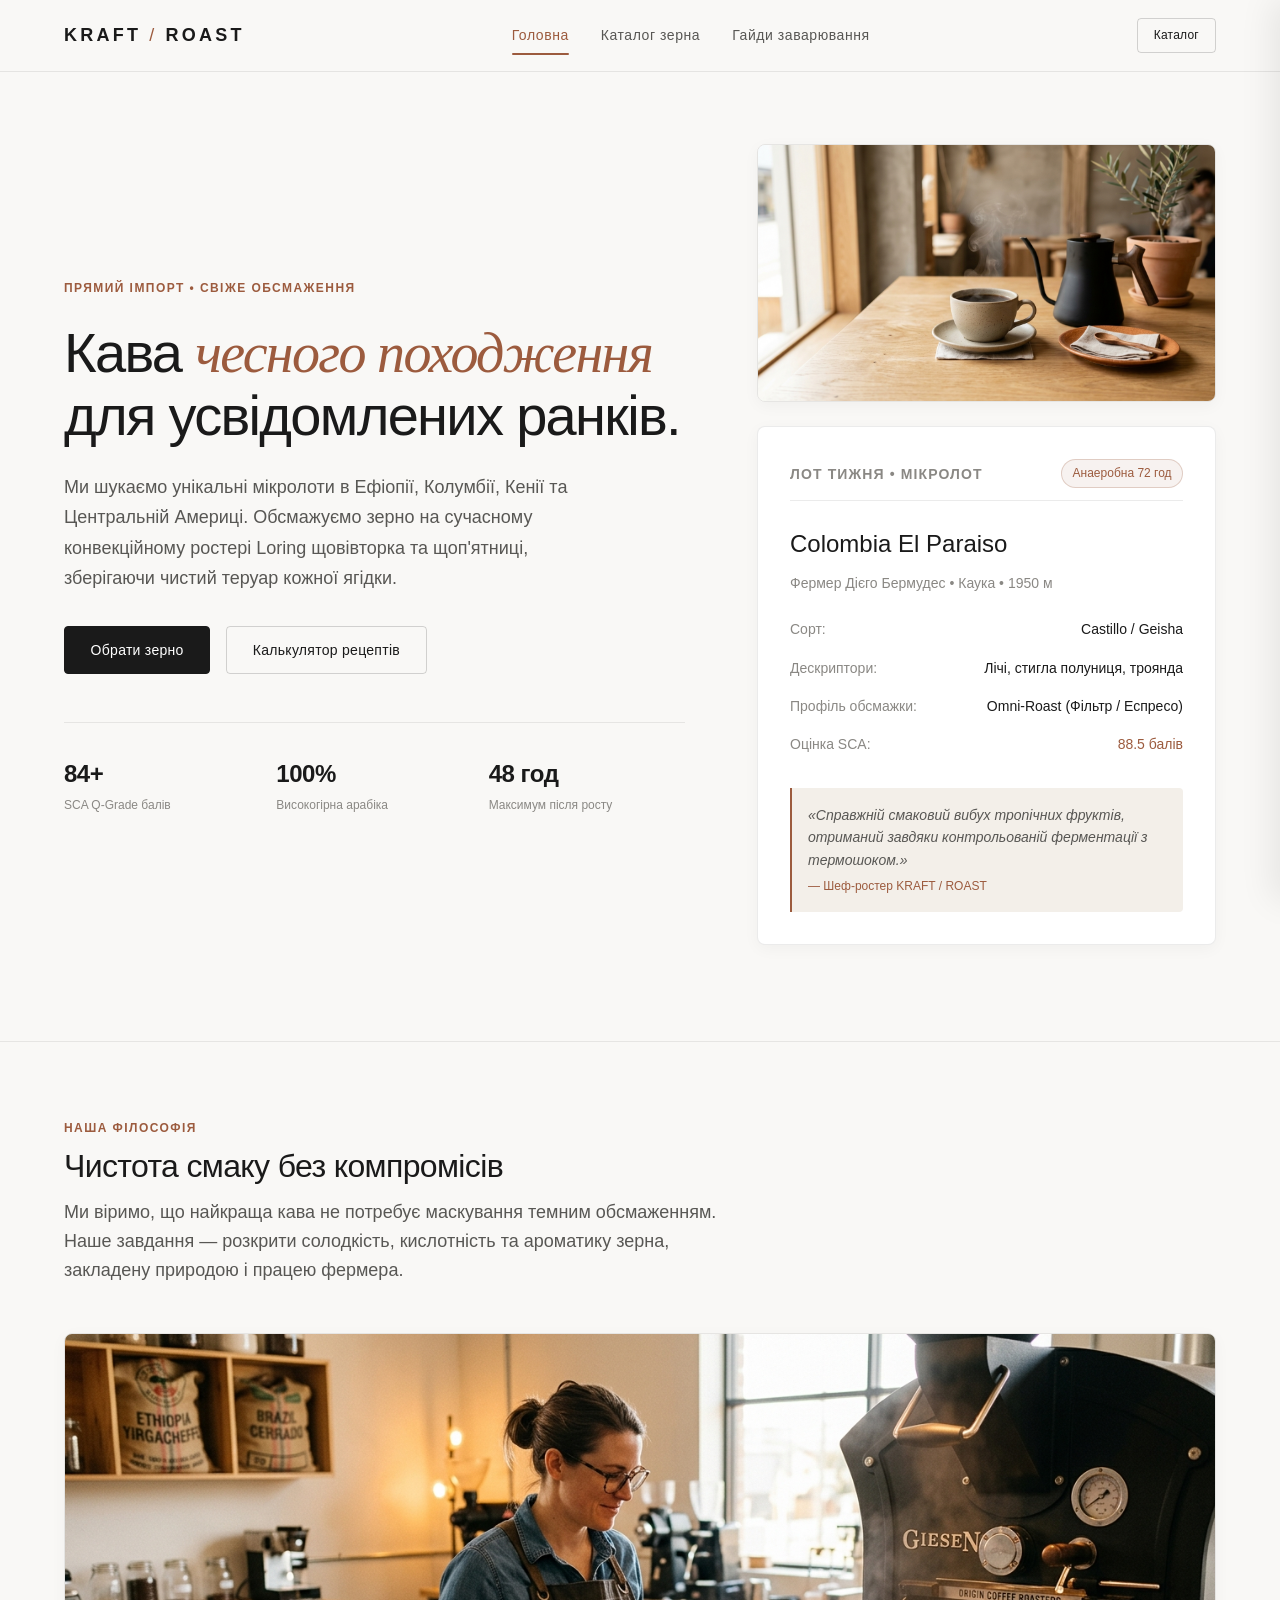
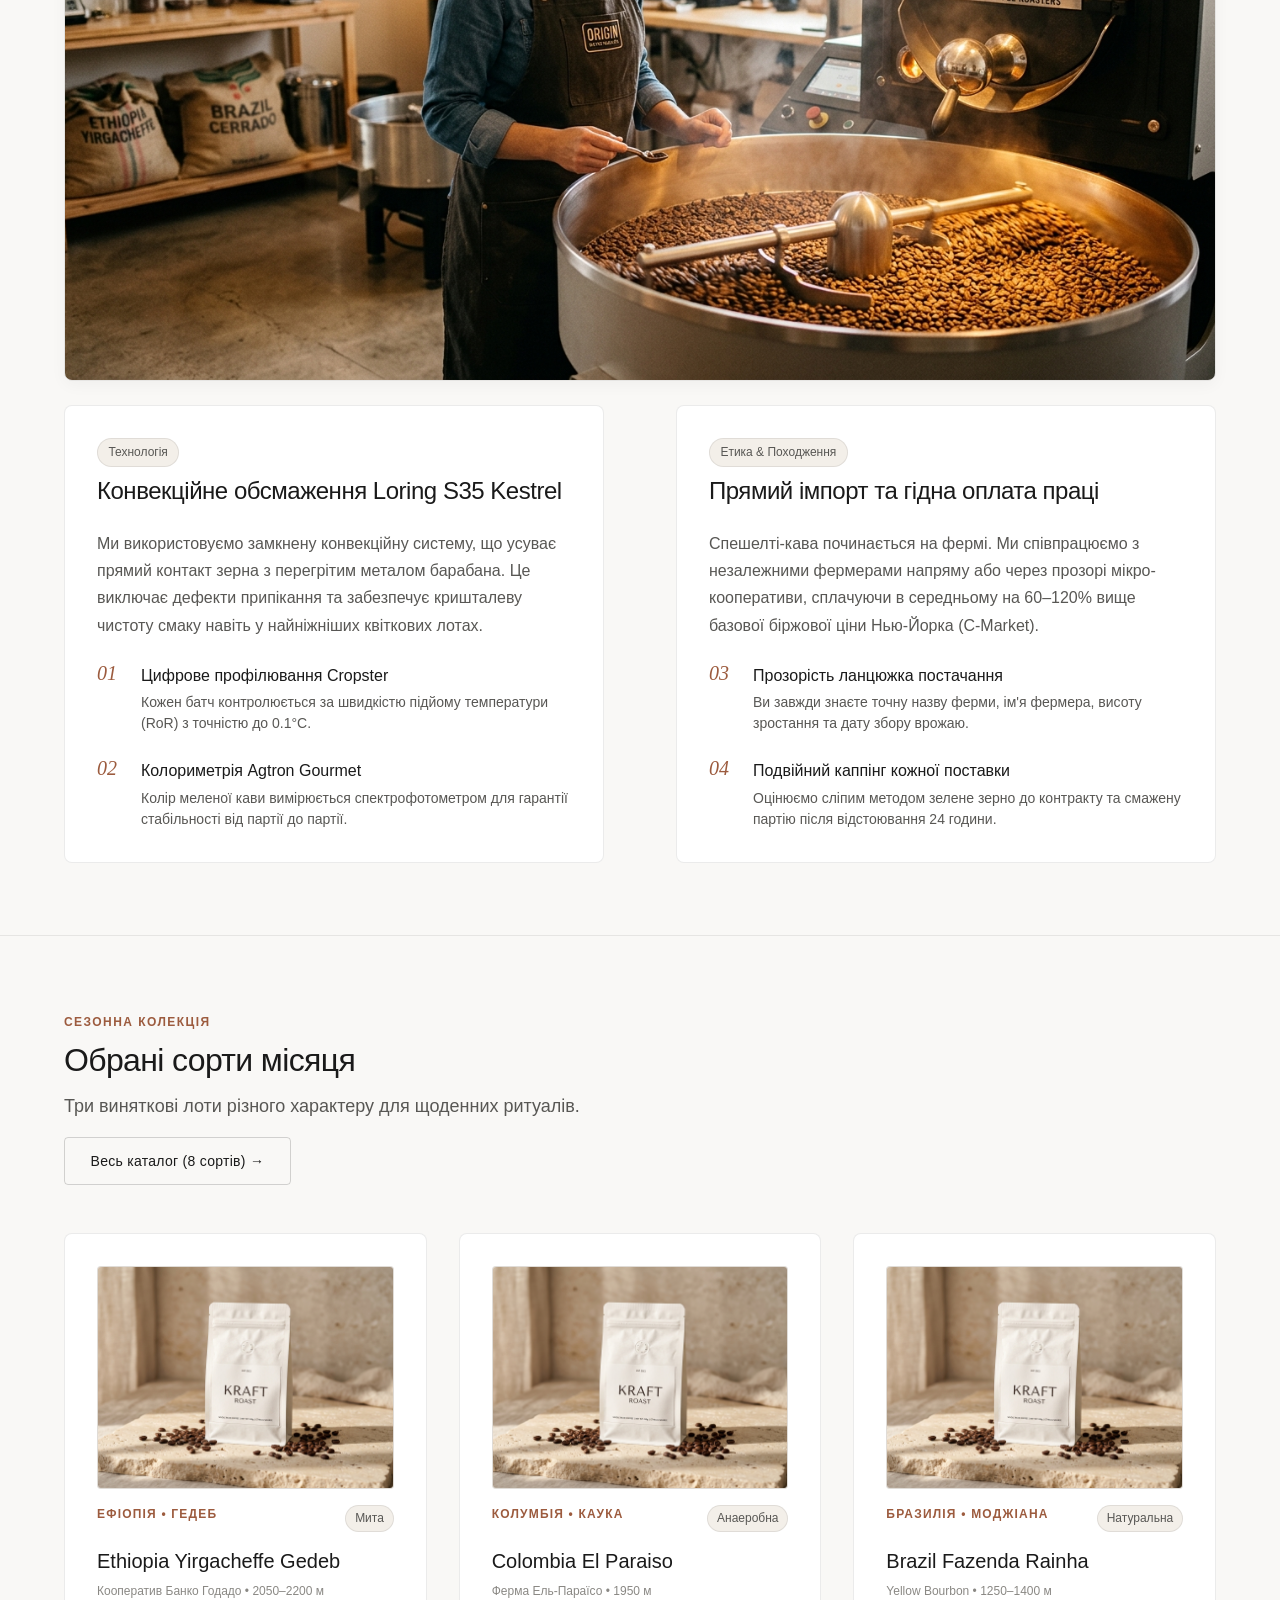
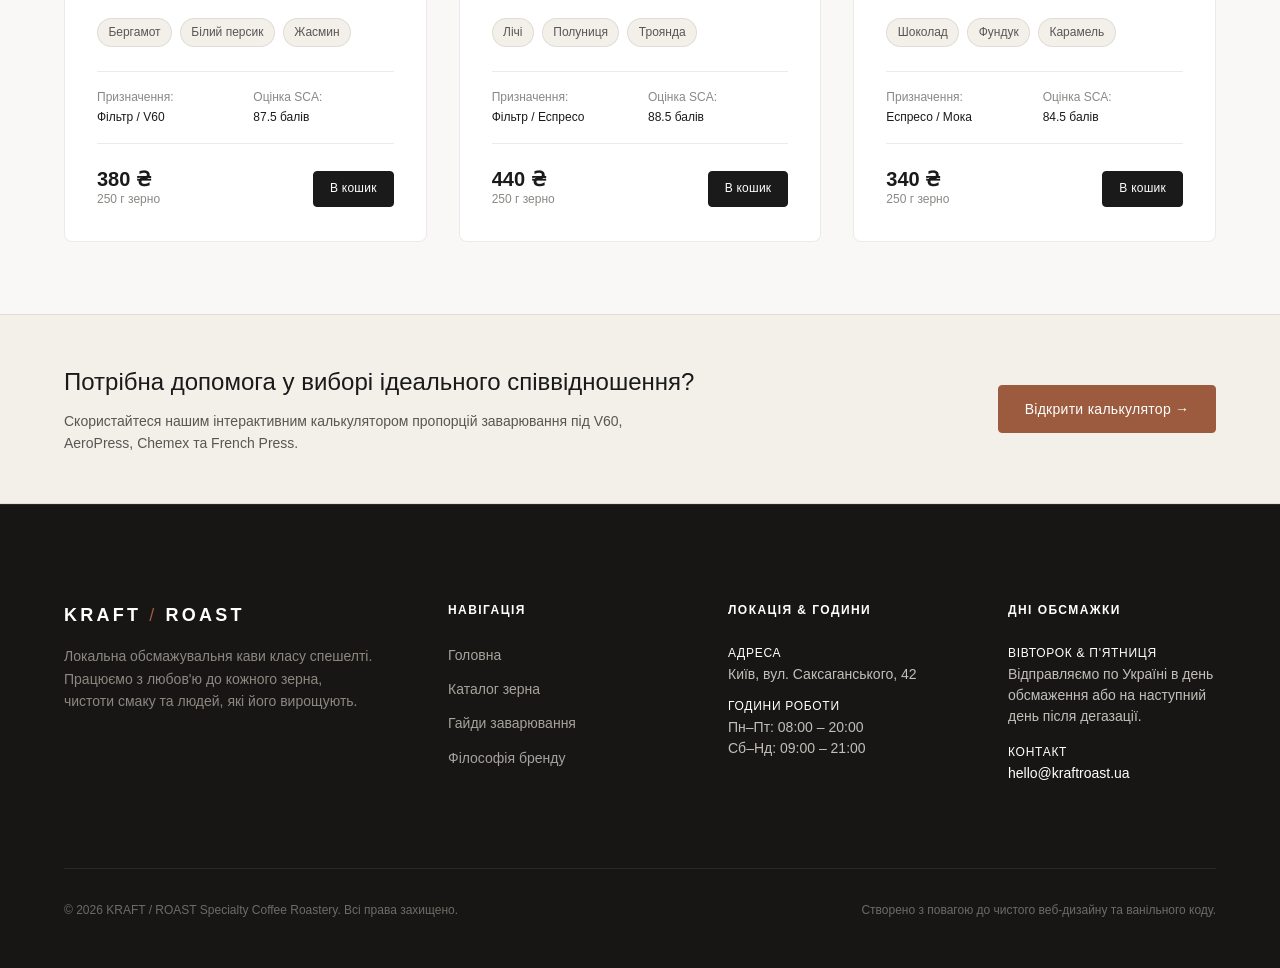
==== index.html @ 8bed607b "feat: complete responsive website for KRAFT / ROAST Specialty Coffee Roastery" ====
<!DOCTYPE html>
<html lang="uk">
<head>
  <meta charset="UTF-8">
  <meta name="viewport" content="width=device-width, initial-scale=1.0">
  <title>KRAFT / ROAST — Обсмажувальня спешелті-кави у Києві</title>
  <meta name="description" content="Локальна обсмажувальня спешелті-кави KRAFT / ROAST. Свіже обсмаження на конвекційному ростері Loring, прямий імпорт зерна від фермерів, чесний теруар.">
  <link rel="stylesheet" href="style.css">
  
  <!-- Structured Data: Schema.org LocalBusiness / CafeOrCoffeeShop -->
  <script type="application/ld+json">
  {
    "@context": "https://schema.org",
    "@type": "CafeOrCoffeeShop",
    "name": "KRAFT / ROAST Specialty Coffee Roastery",
    "description": "Локальна обсмажувальня та кав'ярня спешелті-кави у Києві. Свіже обсмаження на конвекційному ростері Loring, прямий імпорт мікролотів.",
    "url": "https://kraftroast.ua",
    "telephone": "+380442000000",
    "email": "hello@kraftroast.ua",
    "address": {
      "@type": "PostalAddress",
      "streetAddress": "вул. Саксаганського, 42",
      "addressLocality": "Київ",
      "postalCode": "01033",
      "addressCountry": "UA"
    },
    "geo": {
      "@type": "GeoCoordinates",
      "latitude": 50.4356,
      "longitude": 30.5098
    },
    "openingHoursSpecification": [
      {
        "@type": "OpeningHoursSpecification",
        "dayOfWeek": ["Monday", "Tuesday", "Wednesday", "Thursday", "Friday"],
        "opens": "08:00",
        "closes": "20:00"
      },
      {
        "@type": "OpeningHoursSpecification",
        "dayOfWeek": ["Saturday", "Sunday"],
        "opens": "09:00",
        "closes": "21:00"
      }
    ],
    "priceRange": "$$"
  }
  </script>
</head>
<body>

  <!-- Accessibility Skip Link -->
  <a href="#main-content" class="skip-link">Перейти до основного вмісту</a>

  <!-- Site Header -->
  <header class="site-header">
    <div class="container header-container">
      <a href="index.html" class="brand-logo" aria-label="KRAFT / ROAST Головна">
        KRAFT <span class="slash">/</span> ROAST
      </a>

      <!-- Desktop Navigation -->
      <nav class="desktop-nav" aria-label="Головна навігація">
        <a href="index.html" class="nav-link active" aria-current="page">Головна</a>
        <a href="beans.html" class="nav-link">Каталог зерна</a>
        <a href="brew-guide.html" class="nav-link">Гайди заварювання</a>
      </nav>

      <!-- Action & Mobile Burger Button -->
      <div class="header-actions">
        <a href="beans.html" class="btn btn-outline btn-sm">Каталог</a>
        <button type="button" class="burger-btn" aria-label="Відкрити навігаційне меню" aria-expanded="false" aria-controls="mobile-nav">
          <span class="burger-bar"></span>
          <span class="burger-bar"></span>
          <span class="burger-bar"></span>
        </button>
      </div>
    </div>
  </header>

  <!-- Mobile Overlay & Drawer -->
  <div class="mobile-overlay" aria-hidden="true"></div>
  <aside class="mobile-drawer" id="mobile-nav" aria-label="Мобільне меню навігації">
    <div>
      <div class="brand-logo" style="margin-bottom: var(--space-2xl);">
        KRAFT <span class="slash">/</span> ROAST
      </div>
      <nav class="mobile-nav-list" aria-label="Мобільна навігація">
        <a href="index.html" class="mobile-nav-link active" aria-current="page">Головна</a>
        <a href="beans.html" class="mobile-nav-link">Каталог зерна</a>
        <a href="brew-guide.html" class="mobile-nav-link">Гайди заварювання</a>
      </nav>
    </div>
    <div class="mobile-drawer-footer">
      <p style="font-weight: var(--fw-medium); color: var(--text-primary); margin-bottom: 4px;">Обсмажувальня &amp; Кав'ярня</p>
      <p>Київ, вул. Саксаганського, 42</p>
      <p>Щодня: 08:00 – 20:00</p>
    </div>
  </aside>

  <!-- Main Content Landmark -->
  <main class="site-main" id="main-content" tabindex="-1">

    <!-- Hero Section -->
    <section class="section hero" aria-labelledby="hero-heading">
      <div class="container hero-grid">
        <div class="hero-content">
          <div class="hero-badge-wrap">
            <span class="eyebrow">Прямий імпорт • Свіже обсмаження</span>
          </div>
          <h1 id="hero-heading" class="hero-title">
            Кава <em>чесного походження</em> для усвідомлених ранків.
          </h1>
          <p class="hero-desc">
            Ми шукаємо унікальні мікролоти в Ефіопії, Колумбії, Кенії та Центральній Америці. 
            Обсмажуємо зерно на сучасному конвекційному ростері Loring щовівторка та щоп'ятниці, зберігаючи чистий теруар кожної ягідки.
          </p>
          <div class="hero-cta-group">
            <a href="beans.html" class="btn btn-primary">Обрати зерно</a>
            <a href="brew-guide.html" class="btn btn-outline">Калькулятор рецептів</a>
          </div>
          <div class="hero-stats">
            <div class="stat-item">
              <span class="stat-value">84+</span>
              <span class="stat-label">SCA Q-Grade балів</span>
            </div>
            <div class="stat-item">
              <span class="stat-value">100%</span>
              <span class="stat-label">Високогірна арабіка</span>
            </div>
            <div class="stat-item">
              <span class="stat-value">48 год</span>
              <span class="stat-label">Максимум після росту</span>
            </div>
          </div>
        </div>

        <div class="hero-visual">
          <div class="hero-media-wrap">
            <img src="images/hero-coffee.jpg" alt="Чашка свіжозвареної чорної кави, чайник з гусячим носиком та оливкове дерево на столі" loading="eager" width="1280" height="720">
          </div>
          <article class="hero-card" aria-label="Специфікація лоту тижня">
            <header class="hero-card-header">
              <span class="hero-card-title">Лот тижня • Мікролот</span>
              <span class="tag tag--accent">Анаеробна 72 год</span>
            </header>
            <h2 style="font-size: var(--fs-xl); font-weight: var(--fw-medium); margin-bottom: var(--space-xs);">
              Colombia El Paraiso
            </h2>
            <p style="font-size: var(--fs-sm); color: var(--text-muted); margin-bottom: var(--space-lg);">
              Фермер Дієго Бермудес • Каука • 1950 м
            </p>
            <div class="hero-profile-list">
              <div class="hero-profile-item">
                <span class="label">Сорт:</span>
                <span class="val">Castillo / Geisha</span>
              </div>
              <div class="hero-profile-item">
                <span class="label">Дескриптори:</span>
                <span class="val">Лічі, стигла полуниця, троянда</span>
              </div>
              <div class="hero-profile-item">
                <span class="label">Профіль обсмажки:</span>
                <span class="val">Omni-Roast (Фільтр / Еспресо)</span>
              </div>
              <div class="hero-profile-item">
                <span class="label">Оцінка SCA:</span>
                <span class="val" style="color: var(--accent-terracotta);">88.5 балів</span>
              </div>
            </div>
            <figure class="hero-quote">
              <blockquote>«Справжній смаковий вибух тропічних фруктів, отриманий завдяки контрольованій ферментації з термошоком.»</blockquote>
              <figcaption style="margin-top: 6px; font-size: var(--fs-xs); color: var(--accent-terracotta); font-style: normal; font-weight: var(--fw-medium);">— Шеф-ростер KRAFT / ROAST</figcaption>
            </figure>
          </article>
        </div>
      </div>
    </section>

    <!-- Philosophy & Quality Section (2-Column Flexbox) -->
    <section class="section philosophy-section" id="philosophy" aria-labelledby="philosophy-title">
      <div class="container">
        <header class="section-header">
          <span class="eyebrow">Наша філософія</span>
          <h2 id="philosophy-title" class="section-title">Чистота смаку без компромісів</h2>
          <p class="section-desc">
            Ми віримо, що найкраща кава не потребує маскування темним обсмаженням. Наше завдання — розкрити солодкість, кислотність та ароматику зерна, закладену природою і працею фермера.
          </p>
        </header>

        <div class="philosophy-media-wrap">
          <img src="images/roastery.jpg" alt="Крафтовий ростер для кави у роботі та свіжообсмажене зерно у цеху KRAFT / ROAST" loading="lazy" width="1280" height="720">
        </div>

        <div class="philosophy-flex">
          <!-- Column 1: Roasting Craft -->
          <div class="philosophy-col">
            <article class="philosophy-card">
              <header class="philosophy-col-header">
                <span class="tag">Технологія</span>
                <h3 class="philosophy-col-title">Конвекційне обсмаження Loring S35 Kestrel</h3>
              </header>
              <p class="philosophy-p">
                Ми використовуємо замкнену конвекційну систему, що усуває прямий контакт зерна з перегрітим металом барабана. Це виключає дефекти припікання та забезпечує кришталеву чистоту смаку навіть у найніжніших квіткових лотах.
              </p>
              <div class="feature-list">
                <div class="feature-item">
                  <span class="feature-num" aria-hidden="true">01</span>
                  <div class="feature-content">
                    <h4>Цифрове профілювання Cropster</h4>
                    <p>Кожен батч контролюється за швидкістю підйому температури (RoR) з точністю до 0.1°C.</p>
                  </div>
                </div>
                <div class="feature-item">
                  <span class="feature-num" aria-hidden="true">02</span>
                  <div class="feature-content">
                    <h4>Колориметрія Agtron Gourmet</h4>
                    <p>Колір меленої кави вимірюється спектрофотометром для гарантії стабільності від партії до партії.</p>
                  </div>
                </div>
              </div>
            </article>
          </div>

          <!-- Column 2: Direct Trade & Farming -->
          <div class="philosophy-col">
            <article class="philosophy-card">
              <header class="philosophy-col-header">
                <span class="tag">Етика &amp; Походження</span>
                <h3 class="philosophy-col-title">Прямий імпорт та гідна оплата праці</h3>
              </header>
              <p class="philosophy-p">
                Спешелті-кава починається на фермі. Ми співпрацюємо з незалежними фермерами напряму або через прозорі мікро-кооперативи, сплачуючи в середньому на 60–120% вище базової біржової ціни Нью-Йорка (C-Market).
              </p>
              <div class="feature-list">
                <div class="feature-item">
                  <span class="feature-num" aria-hidden="true">03</span>
                  <div class="feature-content">
                    <h4>Прозорість ланцюжка постачання</h4>
                    <p>Ви завжди знаєте точну назву ферми, ім'я фермера, висоту зростання та дату збору врожаю.</p>
                  </div>
                </div>
                <div class="feature-item">
                  <span class="feature-num" aria-hidden="true">04</span>
                  <div class="feature-content">
                    <h4>Подвійний каппінг кожної поставки</h4>
                    <p>Оцінюємо сліпим методом зелене зерно до контракту та смажену партію після відстоювання 24 години.</p>
                  </div>
                </div>
              </div>
            </article>
          </div>
        </div>
      </div>
    </section>

    <!-- Featured Beans Section (CSS Grid) -->
    <section class="section" aria-labelledby="featured-title">
      <div class="container">
        <header class="section-header" style="display: flex; justify-content: space-between; align-items: flex-end; flex-wrap: wrap; gap: var(--space-md);">
          <div>
            <span class="eyebrow">Сезонна колекція</span>
            <h2 id="featured-title" class="section-title">Обрані сорти місяця</h2>
            <p class="section-desc">Три виняткові лоти різного характеру для щоденних ритуалів.</p>
          </div>
          <a href="beans.html" class="btn btn-outline">Весь каталог (8 сортів) &rarr;</a>
        </header>

        <div class="beans-grid beans-grid--featured">
          
          <!-- Card 1 -->
          <article class="bean-card">
            <div>
              <div class="bean-card-media">
                <img src="images/coffee-bag.jpg" alt="Крафтова пачка Ethiopia Yirgacheffe Gedeb від KRAFT / ROAST" loading="lazy" width="600" height="450">
              </div>
              <header class="bean-card-header">
                <span class="bean-origin">Ефіопія • Гедеб</span>
                <span class="bean-process-badge">Мита</span>
              </header>
              <h3 class="bean-name">Ethiopia Yirgacheffe Gedeb</h3>
              <p class="bean-subinfo">Кооператив Банко Годадо • 2050–2200 м</p>
              <div class="bean-descriptors">
                <span class="tag">Бергамот</span>
                <span class="tag">Білий персик</span>
                <span class="tag">Жасмин</span>
              </div>
              <div class="bean-meta-table">
                <div class="meta-row">
                  <span class="meta-label">Призначення:</span>
                  <span class="meta-val">Фільтр / V60</span>
                </div>
                <div class="meta-row">
                  <span class="meta-label">Оцінка SCA:</span>
                  <span class="meta-val">87.5 балів</span>
                </div>
              </div>
            </div>
            <footer class="bean-card-footer">
              <div class="bean-price-wrap">
                <span class="bean-price">380 ₴</span>
                <span class="bean-weight">250 г зерно</span>
              </div>
              <button type="button" class="btn btn-primary btn-sm btn-order" aria-label="Замовити Ethiopia Yirgacheffe Gedeb">
                В кошик
              </button>
            </footer>
          </article>

          <!-- Card 2 -->
          <article class="bean-card">
            <div>
              <div class="bean-card-media">
                <img src="images/coffee-bag.jpg" alt="Крафтова пачка Colombia El Paraiso від KRAFT / ROAST" loading="lazy" width="600" height="450">
              </div>
              <header class="bean-card-header">
                <span class="bean-origin">Колумбія • Каука</span>
                <span class="bean-process-badge">Анаеробна</span>
              </header>
              <h3 class="bean-name">Colombia El Paraiso</h3>
              <p class="bean-subinfo">Ферма Ель-Параїсо • 1950 м</p>
              <div class="bean-descriptors">
                <span class="tag">Лічі</span>
                <span class="tag">Полуниця</span>
                <span class="tag">Троянда</span>
              </div>
              <div class="bean-meta-table">
                <div class="meta-row">
                  <span class="meta-label">Призначення:</span>
                  <span class="meta-val">Фільтр / Еспресо</span>
                </div>
                <div class="meta-row">
                  <span class="meta-label">Оцінка SCA:</span>
                  <span class="meta-val">88.5 балів</span>
                </div>
              </div>
            </div>
            <footer class="bean-card-footer">
              <div class="bean-price-wrap">
                <span class="bean-price">440 ₴</span>
                <span class="bean-weight">250 г зерно</span>
              </div>
              <button type="button" class="btn btn-primary btn-sm btn-order" aria-label="Замовити Colombia El Paraiso">
                В кошик
              </button>
            </footer>
          </article>

          <!-- Card 3 -->
          <article class="bean-card">
            <div>
              <div class="bean-card-media">
                <img src="images/coffee-bag.jpg" alt="Крафтова пачка Brazil Fazenda Rainha від KRAFT / ROAST" loading="lazy" width="600" height="450">
              </div>
              <header class="bean-card-header">
                <span class="bean-origin">Бразилія • Моджіана</span>
                <span class="bean-process-badge">Натуральна</span>
              </header>
              <h3 class="bean-name">Brazil Fazenda Rainha</h3>
              <p class="bean-subinfo">Yellow Bourbon • 1250–1400 м</p>
              <div class="bean-descriptors">
                <span class="tag">Шоколад</span>
                <span class="tag">Фундук</span>
                <span class="tag">Карамель</span>
              </div>
              <div class="bean-meta-table">
                <div class="meta-row">
                  <span class="meta-label">Призначення:</span>
                  <span class="meta-val">Еспресо / Мока</span>
                </div>
                <div class="meta-row">
                  <span class="meta-label">Оцінка SCA:</span>
                  <span class="meta-val">84.5 балів</span>
                </div>
              </div>
            </div>
            <footer class="bean-card-footer">
              <div class="bean-price-wrap">
                <span class="bean-price">340 ₴</span>
                <span class="bean-weight">250 г зерно</span>
              </div>
              <button type="button" class="btn btn-primary btn-sm btn-order" aria-label="Замовити Brazil Fazenda Rainha">
                В кошик
              </button>
            </footer>
          </article>

        </div>
      </div>
    </section>

    <!-- Banner / Invitation -->
    <section class="section section--sm" aria-labelledby="banner-heading" style="background-color: var(--bg-surface-subtle); border-top: 1px solid var(--border-subtle); border-bottom: 1px solid var(--border-subtle);">
      <div class="container" style="display: flex; justify-content: space-between; align-items: center; flex-wrap: wrap; gap: var(--space-xl);">
        <div>
          <h2 id="banner-heading" style="font-size: var(--fs-xl); font-weight: var(--fw-medium); margin-bottom: var(--space-xs);">
            Потрібна допомога у виборі ідеального співвідношення?
          </h2>
          <p style="font-size: var(--fs-sm); color: var(--text-secondary); max-width: 580px;">
            Скористайтеся нашим інтерактивним калькулятором пропорцій заварювання під V60, AeroPress, Chemex та French Press.
          </p>
        </div>
        <a href="brew-guide.html" class="btn btn-accent">Відкрити калькулятор &rarr;</a>
      </div>
    </section>

  </main>

  <!-- Site Footer Landmark -->
  <footer class="site-footer">
    <div class="container">
      <div class="footer-grid">
        <div class="footer-brand">
          <div class="brand-logo">
            KRAFT <span class="slash">/</span> ROAST
          </div>
          <p class="footer-tagline">
            Локальна обсмажувальня кави класу спешелті. Працюємо з любов'ю до кожного зерна, чистоти смаку та людей, які його вирощують.
          </p>
        </div>

        <nav class="footer-nav-col" aria-label="Навігація у підвалі">
          <h4 class="footer-col-title">Навігація</h4>
          <ul class="footer-links">
            <li><a href="index.html">Головна</a></li>
            <li><a href="beans.html">Каталог зерна</a></li>
            <li><a href="brew-guide.html">Гайди заварювання</a></li>
            <li><a href="index.html#philosophy">Філософія бренду</a></li>
          </ul>
        </nav>

        <section class="footer-info-col" aria-label="Локація та години роботи">
          <h4 class="footer-col-title">Локація &amp; Години</h4>
          <div class="footer-info-item">
            <strong>Адреса</strong>
            <span>Київ, вул. Саксаганського, 42</span>
          </div>
          <div class="footer-info-item">
            <strong>Години роботи</strong>
            <span>Пн–Пт: 08:00 – 20:00<br>Сб–Нд: 09:00 – 21:00</span>
          </div>
        </section>

        <section class="footer-info-col" aria-label="Дні обсмажки та контакти">
          <h4 class="footer-col-title">Дні обсмажки</h4>
          <div class="footer-info-item">
            <strong>Вівторок &amp; П'ятниця</strong>
            <span>Відправляємо по Україні в день обсмаження або на наступний день після дегазації.</span>
          </div>
          <div class="footer-info-item" style="margin-top: var(--space-md);">
            <strong>Контакт</strong>
            <a href="mailto:hello@kraftroast.ua" style="color: #FFFFFF;">hello@kraftroast.ua</a>
          </div>
        </section>
      </div>

      <div class="footer-bottom">
        <p>&copy; 2026 KRAFT / ROAST Specialty Coffee Roastery. Всі права захищено.</p>
        <p>Створено з повагою до чистого веб-дизайну та ванільного коду.</p>
      </div>
    </div>
  </footer>

  <script src="main.js" defer></script>
</body>
</html>
---- style.css ----
/* ==========================================================================
   KRAFT / ROAST — Specialty Coffee Roastery
   Stylesheet: style.css
   Style: Scandinavian / Japanese Warm Minimalism
   Zero external libraries | Pure Vanilla CSS3
   ========================================================================== */

/* --------------------------------------------------------------------------
   1. CSS Custom Properties (:root)
   -------------------------------------------------------------------------- */
:root {
  /* Color Palette */
  --bg-primary: #F9F8F6;          /* Warm milky / light beige background */
  --bg-surface: #FFFFFF;          /* Pure white for cards & elevated blocks */
  --bg-surface-subtle: #F3EFE9;   /* Muted warm oat for badges & secondary blocks */
  --bg-surface-hover: #ECE7DE;    /* Hover state for subtle surfaces */
  --bg-backdrop: rgba(26, 26, 26, 0.45); /* Overlay backdrop */

  --text-primary: #1A1A1A;        /* Deep charcoal black for primary text */
  --text-secondary: #585754;      /* Neutral gray for body & descriptions */
  --text-muted: #8A8884;          /* Soft gray for metadata & notes */
  --text-inverse: #FFFFFF;        /* White text for contrast buttons */

  --accent-terracotta: #9C5B3E;   /* Signature warm terracotta roast accent */
  --accent-hover: #7E4830;        /* Deep terracotta for hover states */
  --accent-light: rgba(156, 91, 62, 0.08); /* Transparent terracotta tint */
  --accent-light-border: rgba(156, 91, 62, 0.25);

  --border-subtle: rgba(0, 0, 0, 0.08);   /* Refined 1px dividers */
  --border-medium: rgba(0, 0, 0, 0.16);   /* Active & hover borders */
  --border-focus: #9C5B3E;

  /* Typography */
  --font-sans: -apple-system, BlinkMacSystemFont, "Segoe UI", Roboto, "Helvetica Neue", Arial, sans-serif;
  --font-serif: Georgia, "Times New Roman", Times, serif;

  --fs-xs: 0.75rem;     /* 12px */
  --fs-sm: 0.875rem;    /* 14px */
  --fs-base: 1rem;      /* 16px */
  --fs-md: 1.125rem;    /* 18px */
  --fs-lg: 1.25rem;     /* 20px */
  --fs-xl: 1.5rem;      /* 24px */
  --fs-2xl: 2rem;       /* 32px */
  --fs-3xl: 2.75rem;    /* 44px */
  --fs-hero: 3.5rem;    /* 56px */

  --fw-light: 300;
  --fw-normal: 400;
  --fw-medium: 500;
  --fw-semibold: 600;
  --fw-bold: 700;

  /* Spacing */
  --space-2xs: 0.25rem;  /* 4px */
  --space-xs: 0.5rem;    /* 8px */
  --space-sm: 0.75rem;   /* 12px */
  --space-md: 1rem;      /* 16px */
  --space-lg: 1.5rem;    /* 24px */
  --space-xl: 2rem;      /* 32px */
  --space-2xl: 3rem;     /* 48px */
  --space-3xl: 4.5rem;   /* 72px */
  --space-4xl: 6rem;     /* 96px */

  /* Radii */
  --radius-xs: 2px;
  --radius-sm: 4px;
  --radius-md: 8px;
  --radius-lg: 14px;
  --radius-pill: 9999px;

  /* Shadows */
  --shadow-sm: 0 1px 3px rgba(26, 26, 26, 0.04), 0 1px 2px rgba(26, 26, 26, 0.02);
  --shadow-card: 0 4px 16px rgba(26, 26, 26, 0.04);
  --shadow-hover: 0 12px 28px rgba(26, 26, 26, 0.08);

  /* Transitions */
  --trans-fast: 0.18s cubic-bezier(0.16, 1, 0.3, 1);
  --trans-base: 0.28s cubic-bezier(0.16, 1, 0.3, 1);
  --trans-slow: 0.4s cubic-bezier(0.16, 1, 0.3, 1);

  /* Layout */
  --max-width: 1200px;
  --header-height: 72px;
}

/* --------------------------------------------------------------------------
   2. Modern CSS Reset & Global Basics
   -------------------------------------------------------------------------- */
*, *::before, *::after {
  box-sizing: border-box;
  margin: 0;
  padding: 0;
}

html {
  font-size: 16px;
  scroll-behavior: smooth;
  -webkit-text-size-adjust: 100%;
}

body {
  background-color: var(--bg-primary);
  color: var(--text-primary);
  font-family: var(--font-sans);
  font-size: var(--fs-base);
  line-height: 1.6;
  font-weight: var(--fw-normal);
  -webkit-font-smoothing: antialiased;
  -moz-osx-font-smoothing: grayscale;
  overflow-x: hidden;
  overflow-wrap: break-word;
  min-height: 100vh;
  display: flex;
  flex-direction: column;
}

body.no-scroll {
  overflow: hidden;
  touch-action: none;
}

img, svg {
  display: block;
  max-width: 100%;
  height: auto;
}

a {
  color: inherit;
  text-decoration: none;
  transition: color var(--trans-fast);
}

button, input, select, textarea {
  font: inherit;
  color: inherit;
}

button {
  background: none;
  border: none;
  cursor: pointer;
}

ul, ol {
  list-style: none;
}

::selection {
  background-color: var(--accent-light);
  color: var(--accent-terracotta);
}

:focus-visible {
  outline: 2px solid var(--accent-terracotta);
  outline-offset: 3px;
}

/* Accessibility: Skip Link & Screen Reader Utilities */
.skip-link {
  position: absolute;
  top: -100px;
  left: var(--space-md);
  background-color: var(--accent-terracotta);
  color: #FFFFFF;
  padding: 0.6rem 1.2rem;
  border-radius: var(--radius-sm);
  z-index: 9999;
  font-weight: var(--fw-medium);
  font-size: var(--fs-sm);
  transition: top var(--trans-fast);
}

.skip-link:focus {
  top: var(--space-md);
  outline: 2px solid #FFFFFF;
}

.sr-only {
  position: absolute;
  width: 1px;
  height: 1px;
  padding: 0;
  margin: -1px;
  overflow: hidden;
  clip: rect(0, 0, 0, 0);
  white-space: nowrap;
  border: 0;
}

/* --------------------------------------------------------------------------
   3. Base Layout & Utilities
   -------------------------------------------------------------------------- */
.container {
  width: 100%;
  max-width: var(--max-width);
  margin-left: auto;
  margin-right: auto;
  padding-left: var(--space-lg);
  padding-right: var(--space-lg);
}

.site-main {
  flex: 1 0 auto;
}

.section {
  padding-top: var(--space-3xl);
  padding-bottom: var(--space-3xl);
}

.section--sm {
  padding-top: var(--space-2xl);
  padding-bottom: var(--space-2xl);
}

.section-header {
  margin-bottom: var(--space-2xl);
  max-width: 680px;
}

.section-header--center {
  margin-left: auto;
  margin-right: auto;
  text-align: center;
}

.eyebrow {
  display: inline-block;
  font-size: var(--fs-xs);
  font-weight: var(--fw-semibold);
  letter-spacing: 0.12em;
  text-transform: uppercase;
  color: var(--accent-terracotta);
  margin-bottom: var(--space-xs);
}

.section-title {
  font-size: var(--fs-2xl);
  font-weight: var(--fw-medium);
  letter-spacing: -0.02em;
  line-height: 1.25;
  color: var(--text-primary);
  margin-bottom: var(--space-sm);
}

.section-desc {
  font-size: var(--fs-md);
  color: var(--text-secondary);
  line-height: 1.6;
}

/* --------------------------------------------------------------------------
   4. Buttons & Badges
   -------------------------------------------------------------------------- */
.btn {
  display: inline-flex;
  align-items: center;
  justify-content: center;
  gap: var(--space-xs);
  padding: 0.75rem 1.6rem;
  font-size: var(--fs-sm);
  font-weight: var(--fw-medium);
  letter-spacing: 0.02em;
  border-radius: var(--radius-sm);
  transition: all var(--trans-base);
  text-align: center;
  cursor: pointer;
  white-space: nowrap;
}

.btn-primary {
  background-color: var(--text-primary);
  color: var(--text-inverse);
  border: 1px solid var(--text-primary);
}

.btn-primary:hover {
  background-color: var(--accent-terracotta);
  border-color: var(--accent-terracotta);
  color: var(--text-inverse);
}

.btn-accent {
  background-color: var(--accent-terracotta);
  color: var(--text-inverse);
  border: 1px solid var(--accent-terracotta);
}

.btn-accent:hover {
  background-color: var(--accent-hover);
  border-color: var(--accent-hover);
}

.btn-outline {
  background-color: transparent;
  color: var(--text-primary);
  border: 1px solid var(--border-medium);
}

.btn-outline:hover {
  border-color: var(--text-primary);
  background-color: rgba(0, 0, 0, 0.03);
}

.btn-sm {
  padding: 0.45rem 1rem;
  font-size: var(--fs-xs);
}

.tag {
  display: inline-flex;
  align-items: center;
  padding: 0.25rem 0.65rem;
  font-size: var(--fs-xs);
  font-weight: var(--fw-medium);
  border-radius: var(--radius-pill);
  background-color: var(--bg-surface-subtle);
  color: var(--text-secondary);
  border: 1px solid var(--border-subtle);
  white-space: nowrap;
}

.tag--accent {
  background-color: var(--accent-light);
  color: var(--accent-terracotta);
  border-color: var(--accent-light-border);
}

/* --------------------------------------------------------------------------
   5. Site Header & Desktop / Mobile Navigation
   -------------------------------------------------------------------------- */
.site-header {
  position: sticky;
  top: 0;
  z-index: 100;
  height: var(--header-height);
  background-color: rgba(249, 248, 246, 0.92);
  backdrop-filter: blur(12px);
  -webkit-backdrop-filter: blur(12px);
  border-bottom: 1px solid var(--border-subtle);
  transition: background-color var(--trans-base);
}

.header-container {
  height: 100%;
  display: flex;
  align-items: center;
  justify-content: space-between;
}

.brand-logo {
  display: flex;
  align-items: center;
  gap: var(--space-xs);
  font-size: var(--fs-md);
  font-weight: var(--fw-semibold);
  letter-spacing: 0.18em;
  text-transform: uppercase;
  color: var(--text-primary);
}

.brand-logo .slash {
  color: var(--accent-terracotta);
  font-weight: var(--fw-light);
}

.desktop-nav {
  display: flex;
  align-items: center;
  gap: var(--space-xl);
}

.nav-link {
  font-size: var(--fs-sm);
  font-weight: var(--fw-medium);
  letter-spacing: 0.04em;
  color: var(--text-secondary);
  position: relative;
  padding: var(--space-xs) 0;
  transition: color var(--trans-fast);
}

.nav-link:hover {
  color: var(--text-primary);
}

.nav-link.active {
  color: var(--accent-terracotta);
}

.nav-link.active::after {
  content: "";
  position: absolute;
  bottom: 0;
  left: 0;
  width: 100%;
  height: 2px;
  background-color: var(--accent-terracotta);
  border-radius: var(--radius-pill);
}

.header-actions {
  display: flex;
  align-items: center;
  gap: var(--space-md);
}

/* Burger Toggle Button */
.burger-btn {
  display: none;
  flex-direction: column;
  justify-content: center;
  align-items: center;
  width: 44px;
  height: 44px;
  padding: 0;
  border-radius: var(--radius-sm);
  background: transparent;
  cursor: pointer;
  z-index: 120;
}

.burger-bar {
  display: block;
  width: 22px;
  height: 2px;
  background-color: var(--text-primary);
  border-radius: 2px;
  transition: transform var(--trans-base), opacity var(--trans-fast);
}

.burger-bar + .burger-bar {
  margin-top: 5px;
}

/* Animated burger state */
.burger-btn[aria-expanded="true"] .burger-bar:nth-child(1) {
  transform: translateY(7px) rotate(45deg);
}

.burger-btn[aria-expanded="true"] .burger-bar:nth-child(2) {
  opacity: 0;
}

.burger-btn[aria-expanded="true"] .burger-bar:nth-child(3) {
  transform: translateY(-7px) rotate(-45deg);
}

/* Mobile Drawer & Overlay */
.mobile-overlay {
  position: fixed;
  inset: 0;
  background-color: var(--bg-backdrop);
  opacity: 0;
  visibility: hidden;
  transition: opacity var(--trans-base), visibility var(--trans-base);
  z-index: 105;
}

.mobile-overlay.is-active {
  opacity: 1;
  visibility: visible;
}

.mobile-drawer {
  position: fixed;
  top: 0;
  right: 0;
  width: min(84vw, 360px);
  height: 100vh;
  background-color: var(--bg-primary);
  padding: 5rem var(--space-xl) var(--space-2xl);
  display: flex;
  flex-direction: column;
  justify-content: space-between;
  transform: translateX(100%);
  transition: transform var(--trans-base);
  z-index: 110;
  box-shadow: -8px 0 32px rgba(0, 0, 0, 0.08);
  border-left: 1px solid var(--border-subtle);
}

.mobile-drawer.is-active {
  transform: translateX(0);
}

.mobile-nav-list {
  display: flex;
  flex-direction: column;
  gap: var(--space-lg);
}

.mobile-nav-link {
  font-size: var(--fs-lg);
  font-weight: var(--fw-medium);
  color: var(--text-secondary);
  display: inline-block;
  transition: color var(--trans-fast), transform var(--trans-fast);
}

.mobile-nav-link:hover,
.mobile-nav-link.active {
  color: var(--accent-terracotta);
  transform: translateX(4px);
}

.mobile-drawer-footer {
  padding-top: var(--space-xl);
  border-top: 1px solid var(--border-subtle);
  font-size: var(--fs-xs);
  color: var(--text-muted);
}

/* --------------------------------------------------------------------------
   6. Index: Hero Section
   -------------------------------------------------------------------------- */
.hero {
  padding-top: var(--space-3xl);
  padding-bottom: var(--space-4xl);
  border-bottom: 1px solid var(--border-subtle);
}

.hero-grid {
  display: grid;
  grid-template-columns: 1.15fr 0.85fr;
  align-items: center;
  gap: var(--space-3xl);
}

.hero-badge-wrap {
  margin-bottom: var(--space-md);
}

.hero-title {
  font-size: clamp(2.25rem, 4.5vw, var(--fs-hero));
  font-weight: var(--fw-normal);
  line-height: 1.12;
  letter-spacing: -0.03em;
  color: var(--text-primary);
  margin-bottom: var(--space-lg);
}

.hero-title em {
  font-family: var(--font-serif);
  font-style: italic;
  font-weight: var(--fw-normal);
  color: var(--accent-terracotta);
}

.hero-desc {
  font-size: var(--fs-md);
  color: var(--text-secondary);
  line-height: 1.7;
  max-width: 520px;
  margin-bottom: var(--space-xl);
}

.hero-cta-group {
  display: flex;
  align-items: center;
  flex-wrap: wrap;
  gap: var(--space-md);
  margin-bottom: var(--space-2xl);
}

.hero-stats {
  display: grid;
  grid-template-columns: repeat(3, 1fr);
  gap: var(--space-md);
  padding-top: var(--space-xl);
  border-top: 1px solid var(--border-subtle);
}

.stat-item {
  display: flex;
  flex-direction: column;
}

.stat-value {
  font-size: var(--fs-xl);
  font-weight: var(--fw-semibold);
  color: var(--text-primary);
  letter-spacing: -0.02em;
}

.stat-label {
  font-size: var(--fs-xs);
  color: var(--text-muted);
  margin-top: 2px;
}

.hero-visual {
  position: relative;
}

.hero-card {
  background-color: var(--bg-surface);
  border: 1px solid var(--border-subtle);
  border-radius: var(--radius-md);
  padding: var(--space-xl);
  box-shadow: var(--shadow-card);
  position: relative;
}

.hero-card-header {
  display: flex;
  justify-content: space-between;
  align-items: center;
  margin-bottom: var(--space-lg);
  padding-bottom: var(--space-sm);
  border-bottom: 1px solid var(--border-subtle);
}

.hero-card-title {
  font-size: var(--fs-sm);
  font-weight: var(--fw-semibold);
  letter-spacing: 0.08em;
  text-transform: uppercase;
  color: var(--text-muted);
}

.hero-profile-list {
  display: flex;
  flex-direction: column;
  gap: var(--space-md);
}

.hero-profile-item {
  display: flex;
  justify-content: space-between;
  align-items: baseline;
  font-size: var(--fs-sm);
}

.hero-profile-item .label {
  color: var(--text-muted);
}

.hero-profile-item .val {
  font-weight: var(--fw-medium);
  color: var(--text-primary);
  text-align: right;
}

.hero-quote {
  margin-top: var(--space-xl);
  padding: var(--space-md);
  border-left: 2px solid var(--accent-terracotta);
  background-color: var(--bg-surface-subtle);
  border-radius: 0 var(--radius-sm) var(--radius-sm) 0;
  font-size: var(--fs-sm);
  color: var(--text-secondary);
  font-style: italic;
}

/* --------------------------------------------------------------------------
   7. Index: About / Philosophy (2-Column Flexbox)
   -------------------------------------------------------------------------- */
.philosophy-section {
  border-bottom: 1px solid var(--border-subtle);
}

.philosophy-flex {
  display: flex;
  flex-wrap: wrap;
  gap: var(--space-3xl);
  align-items: stretch;
}

.philosophy-col {
  flex: 1 1 340px;
  display: flex;
  flex-direction: column;
  justify-content: space-between;
}

.philosophy-col-header {
  margin-bottom: var(--space-lg);
}

.philosophy-col-title {
  font-size: var(--fs-xl);
  font-weight: var(--fw-medium);
  letter-spacing: -0.02em;
  line-height: 1.3;
  margin-top: var(--space-xs);
  margin-bottom: var(--space-md);
}

.philosophy-p {
  color: var(--text-secondary);
  font-size: var(--fs-base);
  line-height: 1.7;
  margin-bottom: var(--space-md);
}

.philosophy-card {
  background-color: var(--bg-surface);
  border: 1px solid var(--border-subtle);
  border-radius: var(--radius-md);
  padding: var(--space-xl);
  height: 100%;
}

.feature-list {
  display: flex;
  flex-direction: column;
  gap: var(--space-lg);
  margin-top: var(--space-lg);
}

.feature-item {
  display: flex;
  gap: var(--space-md);
}

.feature-num {
  font-family: var(--font-serif);
  font-style: italic;
  font-size: var(--fs-lg);
  color: var(--accent-terracotta);
  line-height: 1;
  flex-shrink: 0;
  width: 28px;
}

.feature-content h4 {
  font-size: var(--fs-base);
  font-weight: var(--fw-medium);
  color: var(--text-primary);
  margin-bottom: 4px;
}

.feature-content p {
  font-size: var(--fs-sm);
  color: var(--text-secondary);
  line-height: 1.5;
}

/* --------------------------------------------------------------------------
   8. Coffee Cards & Grid Systems (CSS Grid: repeat(auto-fit, minmax(...)))
   -------------------------------------------------------------------------- */
.beans-grid {
  display: grid;
  grid-template-columns: repeat(auto-fit, minmax(310px, 1fr));
  gap: var(--space-xl);
}

.beans-grid--featured {
  grid-template-columns: repeat(auto-fit, minmax(320px, 1fr));
}

.bean-card {
  background-color: var(--bg-surface);
  border: 1px solid var(--border-subtle);
  border-radius: var(--radius-md);
  padding: var(--space-xl);
  display: flex;
  flex-direction: column;
  justify-content: space-between;
  transition: transform var(--trans-base), box-shadow var(--trans-base), border-color var(--trans-base), opacity var(--trans-base);
  position: relative;
  overflow: hidden;
}

.bean-card:hover {
  transform: translateY(-4px);
  box-shadow: var(--shadow-hover);
  border-color: var(--border-medium);
}

.bean-card-media {
  position: relative;
  border-radius: var(--radius-sm);
  overflow: hidden;
  margin-bottom: var(--space-md);
  background-color: var(--bg-surface-subtle);
  border: 1px solid var(--border-subtle);
  aspect-ratio: 4 / 3;
}

.bean-card-media img {
  width: 100%;
  height: 100%;
  object-fit: cover;
  transition: transform var(--trans-base);
}

.bean-card:hover .bean-card-media img {
  transform: scale(1.05);
}

.hero-media-wrap {
  position: relative;
  border-radius: var(--radius-md);
  overflow: hidden;
  border: 1px solid var(--border-subtle);
  box-shadow: var(--shadow-card);
  margin-bottom: var(--space-lg);
  aspect-ratio: 16 / 9;
}

.hero-media-wrap img {
  width: 100%;
  height: 100%;
  object-fit: cover;
}

.philosophy-media-wrap {
  position: relative;
  border-radius: var(--radius-md);
  overflow: hidden;
  border: 1px solid var(--border-subtle);
  box-shadow: var(--shadow-card);
  margin-bottom: var(--space-lg);
  aspect-ratio: 16 / 9;
}

.philosophy-media-wrap img {
  width: 100%;
  height: 100%;
  object-fit: cover;
}

.guide-hero-media {
  border-radius: var(--radius-md);
  overflow: hidden;
  border: 1px solid var(--border-subtle);
  box-shadow: var(--shadow-card);
  margin-top: var(--space-xl);
  max-height: 420px;
}

.guide-hero-media img {
  width: 100%;
  height: 100%;
  max-height: 420px;
  object-fit: cover;
}

.bean-card-header {
  display: flex;
  justify-content: space-between;
  align-items: flex-start;
  margin-bottom: var(--space-md);
}

.bean-origin {
  font-size: var(--fs-xs);
  font-weight: var(--fw-semibold);
  letter-spacing: 0.1em;
  text-transform: uppercase;
  color: var(--accent-terracotta);
}

.bean-process-badge {
  font-size: var(--fs-xs);
  padding: 0.2rem 0.55rem;
  border-radius: var(--radius-pill);
  background-color: var(--bg-surface-subtle);
  color: var(--text-secondary);
  border: 1px solid var(--border-subtle);
  font-weight: var(--fw-medium);
}

.bean-name {
  font-size: var(--fs-lg);
  font-weight: var(--fw-medium);
  line-height: 1.3;
  margin-bottom: var(--space-xs);
  color: var(--text-primary);
}

.bean-subinfo {
  font-size: var(--fs-xs);
  color: var(--text-muted);
  margin-bottom: var(--space-md);
}

.bean-descriptors {
  display: flex;
  flex-wrap: wrap;
  gap: var(--space-xs);
  margin-bottom: var(--space-lg);
}

.bean-meta-table {
  display: grid;
  grid-template-columns: 1fr 1fr;
  gap: var(--space-xs) var(--space-md);
  padding: var(--space-md) 0;
  margin-bottom: var(--space-lg);
  border-top: 1px solid var(--border-subtle);
  border-bottom: 1px solid var(--border-subtle);
  font-size: var(--fs-xs);
}

.meta-row {
  display: flex;
  flex-direction: column;
}

.meta-label {
  color: var(--text-muted);
}

.meta-val {
  font-weight: var(--fw-medium);
  color: var(--text-primary);
  margin-top: 1px;
}

.bean-card-footer {
  display: flex;
  justify-content: space-between;
  align-items: center;
  margin-top: auto;
  gap: var(--space-md);
}

.bean-price-wrap {
  display: flex;
  flex-direction: column;
}

.bean-price {
  font-size: var(--fs-lg);
  font-weight: var(--fw-semibold);
  color: var(--text-primary);
  line-height: 1.1;
}

.bean-weight {
  font-size: var(--fs-xs);
  color: var(--text-muted);
}

/* --------------------------------------------------------------------------
   9. Beans Catalog: Filter Bar & State
   -------------------------------------------------------------------------- */
.filter-bar-wrap {
  margin-bottom: var(--space-2xl);
}

.filter-bar {
  display: flex;
  flex-wrap: wrap;
  align-items: center;
  gap: var(--space-xs);
  padding: var(--space-xs);
  background-color: var(--bg-surface);
  border: 1px solid var(--border-subtle);
  border-radius: var(--radius-pill);
  width: fit-content;
  max-width: 100%;
}

.filter-btn {
  padding: 0.55rem 1.25rem;
  font-size: var(--fs-sm);
  font-weight: var(--fw-medium);
  border-radius: var(--radius-pill);
  color: var(--text-secondary);
  transition: all var(--trans-fast);
  white-space: nowrap;
}

.filter-btn:hover {
  color: var(--text-primary);
  background-color: var(--bg-surface-subtle);
}

.filter-btn.active {
  background-color: var(--text-primary);
  color: var(--text-inverse);
}

.catalog-summary {
  display: flex;
  justify-content: space-between;
  align-items: center;
  margin-bottom: var(--space-lg);
  font-size: var(--fs-sm);
  color: var(--text-muted);
}

/* Filter hiding transition */
.bean-card.is-hidden {
  display: none;
  opacity: 0;
  transform: scale(0.96);
}

.no-results-msg {
  display: none;
  text-align: center;
  padding: var(--space-3xl) var(--space-xl);
  background-color: var(--bg-surface);
  border: 1px dashed var(--border-medium);
  border-radius: var(--radius-md);
  color: var(--text-secondary);
  font-size: var(--fs-base);
}

.no-results-msg.is-visible {
  display: block;
}

/* --------------------------------------------------------------------------
   10. Brew Guides: Method Cards (Grid)
   -------------------------------------------------------------------------- */
.methods-grid {
  display: grid;
  grid-template-columns: repeat(auto-fit, minmax(270px, 1fr));
  gap: var(--space-xl);
  margin-bottom: var(--space-3xl);
}

.method-card {
  background-color: var(--bg-surface);
  border: 1px solid var(--border-subtle);
  border-radius: var(--radius-md);
  padding: var(--space-xl);
  display: flex;
  flex-direction: column;
  transition: transform var(--trans-base), box-shadow var(--trans-base);
}

.method-card:hover {
  transform: translateY(-3px);
  box-shadow: var(--shadow-card);
}

.method-icon-wrap {
  width: 48px;
  height: 48px;
  border-radius: var(--radius-md);
  background-color: var(--accent-light);
  color: var(--accent-terracotta);
  display: flex;
  align-items: center;
  justify-content: center;
  margin-bottom: var(--space-lg);
}

.method-name {
  font-size: var(--fs-lg);
  font-weight: var(--fw-medium);
  color: var(--text-primary);
  margin-bottom: var(--space-xs);
}

.method-tagline {
  font-size: var(--fs-xs);
  color: var(--text-muted);
  margin-bottom: var(--space-md);
}

.method-parameters {
  display: grid;
  grid-template-columns: 1fr 1fr;
  gap: var(--space-xs);
  padding: var(--space-sm) 0;
  margin-bottom: var(--space-md);
  border-top: 1px solid var(--border-subtle);
  border-bottom: 1px solid var(--border-subtle);
  font-size: var(--fs-xs);
}

.param-item {
  display: flex;
  flex-direction: column;
}

.param-title {
  color: var(--text-muted);
}

.param-value {
  font-weight: var(--fw-semibold);
  color: var(--text-primary);
}

.method-steps {
  display: flex;
  flex-direction: column;
  gap: var(--space-sm);
  margin-top: var(--space-sm);
}

.step-item {
  display: flex;
  gap: var(--space-xs);
  font-size: var(--fs-xs);
  line-height: 1.5;
  color: var(--text-secondary);
}

.step-item strong {
  color: var(--accent-terracotta);
  min-width: 18px;
}

/* --------------------------------------------------------------------------
   11. Interactive Brew Ratio Calculator (CSS Grid with grid-template-areas)
   -------------------------------------------------------------------------- */
.calculator-section {
  background-color: var(--bg-surface);
  border: 1px solid var(--border-subtle);
  border-radius: var(--radius-lg);
  padding: var(--space-2xl);
  box-shadow: var(--shadow-card);
}

/* The CSS Grid with grid-template-areas requested by user */
.calc-grid-layout {
  display: grid;
  grid-template-areas:
    "calc-controls"
    "calc-results"
    "calc-schedule";
  gap: var(--space-2xl);
}

@media (min-width: 960px) {
  .calc-grid-layout {
    grid-template-columns: 1.15fr 0.85fr;
    grid-template-areas:
      "calc-controls calc-results"
      "calc-schedule calc-schedule";
  }
}

.calc-area-controls {
  grid-area: calc-controls;
}

.calc-area-results {
  grid-area: calc-results;
}

.calc-area-schedule {
  grid-area: calc-schedule;
}

/* Calculator Form Elements */
.calc-field-group {
  margin-bottom: var(--space-xl);
}

.calc-label {
  display: block;
  font-size: var(--fs-sm);
  font-weight: var(--fw-medium);
  color: var(--text-primary);
  margin-bottom: var(--space-xs);
}

.calc-helper {
  font-size: var(--fs-xs);
  color: var(--text-muted);
  margin-top: 4px;
}

.device-picker-grid {
  display: grid;
  grid-template-columns: repeat(auto-fit, minmax(110px, 1fr));
  gap: var(--space-xs);
  margin-bottom: var(--space-lg);
}

.device-radio-label {
  display: flex;
  flex-direction: column;
  align-items: center;
  justify-content: center;
  padding: var(--space-md) var(--space-xs);
  border: 1px solid var(--border-subtle);
  border-radius: var(--radius-md);
  background-color: var(--bg-primary);
  cursor: pointer;
  text-align: center;
  transition: all var(--trans-fast);
}

.device-radio-label:hover {
  border-color: var(--border-medium);
  background-color: var(--bg-surface-subtle);
}

.device-radio-label input[type="radio"] {
  position: absolute;
  opacity: 0;
  width: 0;
  height: 0;
}

.device-radio-label.is-selected {
  border-color: var(--accent-terracotta);
  background-color: var(--accent-light);
  color: var(--accent-terracotta);
}

.device-icon {
  font-size: 1.25rem;
  margin-bottom: 4px;
}

.device-name {
  font-size: var(--fs-xs);
  font-weight: var(--fw-medium);
}

.device-ratio-tag {
  font-size: 0.7rem;
  color: var(--text-muted);
  margin-top: 2px;
}

.device-radio-label.is-selected .device-ratio-tag {
  color: var(--accent-terracotta);
}

/* Dual Input Mode Selector */
.mode-toggle-group {
  display: inline-flex;
  padding: 3px;
  background-color: var(--bg-surface-subtle);
  border-radius: var(--radius-sm);
  margin-bottom: var(--space-md);
}

.mode-toggle-btn {
  padding: 0.35rem 0.9rem;
  font-size: var(--fs-xs);
  font-weight: var(--fw-medium);
  border-radius: var(--radius-xs);
  color: var(--text-secondary);
  transition: all var(--trans-fast);
}

.mode-toggle-btn.active {
  background-color: var(--bg-surface);
  color: var(--text-primary);
  box-shadow: var(--shadow-sm);
}

.calc-input-row {
  display: flex;
  align-items: center;
  gap: var(--space-md);
}

.input-number-wrap {
  position: relative;
  flex: 1;
}

.calc-input {
  width: 100%;
  padding: 0.75rem 1rem;
  padding-right: 3rem;
  font-size: var(--fs-lg);
  font-weight: var(--fw-medium);
  color: var(--text-primary);
  background-color: var(--bg-primary);
  border: 1px solid var(--border-medium);
  border-radius: var(--radius-sm);
  transition: border-color var(--trans-fast);
}

.calc-input:focus {
  border-color: var(--accent-terracotta);
  background-color: #FFFFFF;
}

.input-unit {
  position: absolute;
  right: 1rem;
  top: 50%;
  transform: translateY(-50%);
  font-size: var(--fs-sm);
  font-weight: var(--fw-semibold);
  color: var(--text-muted);
  pointer-events: none;
}

.calc-slider {
  width: 100%;
  height: 6px;
  background: var(--border-medium);
  border-radius: var(--radius-pill);
  outline: none;
  margin-top: var(--space-sm);
  -webkit-appearance: none;
  cursor: pointer;
}

.calc-slider::-webkit-slider-thumb {
  -webkit-appearance: none;
  width: 20px;
  height: 20px;
  border-radius: 50%;
  background: var(--accent-terracotta);
  cursor: pointer;
  box-shadow: 0 2px 6px rgba(156, 91, 62, 0.4);
  transition: transform var(--trans-fast);
}

.calc-slider::-webkit-slider-thumb:hover {
  transform: scale(1.15);
}

/* Calculator Results Box */
.calc-results-card {
  background-color: var(--bg-primary);
  border: 1px solid var(--border-subtle);
  border-radius: var(--radius-md);
  padding: var(--space-xl);
  display: flex;
  flex-direction: column;
  justify-content: space-between;
}

.results-header {
  display: flex;
  justify-content: space-between;
  align-items: center;
  padding-bottom: var(--space-sm);
  border-bottom: 1px solid var(--border-subtle);
  margin-bottom: var(--space-lg);
}

.results-header-title {
  font-size: var(--fs-sm);
  font-weight: var(--fw-semibold);
  letter-spacing: 0.08em;
  text-transform: uppercase;
  color: var(--text-muted);
}

.results-main-display {
  display: grid;
  grid-template-columns: 1fr 1fr;
  gap: var(--space-md);
  margin-bottom: var(--space-xl);
}

.result-metric {
  background-color: var(--bg-surface);
  border: 1px solid var(--border-subtle);
  border-radius: var(--radius-sm);
  padding: var(--space-md);
}

.result-metric-label {
  font-size: var(--fs-xs);
  color: var(--text-muted);
  margin-bottom: 4px;
}

.result-metric-val {
  font-size: var(--fs-2xl);
  font-weight: var(--fw-semibold);
  color: var(--accent-terracotta);
  line-height: 1.1;
}

.result-metric-val small {
  font-size: var(--fs-sm);
  font-weight: var(--fw-normal);
  color: var(--text-secondary);
  margin-left: 2px;
}

.results-meta-list {
  display: flex;
  flex-direction: column;
  gap: var(--space-sm);
  border-top: 1px solid var(--border-subtle);
  padding-top: var(--space-md);
}

.result-meta-item {
  display: flex;
  justify-content: space-between;
  font-size: var(--fs-sm);
}

.result-meta-item .key {
  color: var(--text-muted);
}

.result-meta-item .val {
  font-weight: var(--fw-medium);
  color: var(--text-primary);
  text-align: right;
}

/* Schedule Table */
.schedule-table-wrap {
  background-color: var(--bg-surface);
  border: 1px solid var(--border-subtle);
  border-radius: var(--radius-md);
  padding: var(--space-xl);
}

.schedule-title {
  font-size: var(--fs-md);
  font-weight: var(--fw-medium);
  margin-bottom: var(--space-sm);
}

.schedule-desc {
  font-size: var(--fs-xs);
  color: var(--text-muted);
  margin-bottom: var(--space-lg);
}

.schedule-steps-timeline {
  display: grid;
  grid-template-columns: repeat(auto-fit, minmax(220px, 1fr));
  gap: var(--space-md);
}

.timeline-step {
  padding: var(--space-md);
  background-color: var(--bg-primary);
  border: 1px solid var(--border-subtle);
  border-radius: var(--radius-sm);
  display: flex;
  flex-direction: column;
}

.timeline-time {
  font-size: var(--fs-xs);
  font-weight: var(--fw-semibold);
  color: var(--accent-terracotta);
  letter-spacing: 0.05em;
  margin-bottom: 2px;
}

.timeline-heading {
  font-size: var(--fs-sm);
  font-weight: var(--fw-medium);
  color: var(--text-primary);
  margin-bottom: 4px;
}

.timeline-amount {
  font-size: var(--fs-md);
  font-weight: var(--fw-semibold);
  color: var(--text-primary);
  margin-top: auto;
}

.timeline-note {
  font-size: var(--fs-xs);
  color: var(--text-muted);
  margin-top: 4px;
}

/* --------------------------------------------------------------------------
   12. Notification Toast (Added to Cart Feedback)
   -------------------------------------------------------------------------- */
.toast-container {
  position: fixed;
  bottom: var(--space-xl);
  right: var(--space-xl);
  z-index: 1000;
  display: flex;
  flex-direction: column;
  gap: var(--space-xs);
  pointer-events: none;
}

.toast {
  pointer-events: auto;
  background-color: var(--text-primary);
  color: var(--text-inverse);
  padding: 0.85rem 1.4rem;
  border-radius: var(--radius-sm);
  font-size: var(--fs-sm);
  font-weight: var(--fw-medium);
  box-shadow: var(--shadow-hover);
  display: flex;
  align-items: center;
  gap: var(--space-sm);
  opacity: 0;
  transform: translateY(16px);
  transition: opacity var(--trans-base), transform var(--trans-base);
}

.toast.is-show {
  opacity: 1;
  transform: translateY(0);
}

.toast-icon {
  color: #8FD14F;
  font-size: 1.1rem;
}

/* --------------------------------------------------------------------------
   13. Site Footer
   -------------------------------------------------------------------------- */
.site-footer {
  background-color: #171615;
  color: #C2BFB9;
  border-top: 1px solid rgba(255, 255, 255, 0.08);
  padding-top: var(--space-4xl);
  padding-bottom: var(--space-2xl);
  font-size: var(--fs-sm);
}

.footer-grid {
  display: grid;
  grid-template-columns: 1.5fr 1fr 1fr 1fr;
  gap: var(--space-3xl);
  margin-bottom: var(--space-3xl);
}

.footer-brand .brand-logo {
  color: #FFFFFF;
  margin-bottom: var(--space-md);
}

.footer-tagline {
  line-height: 1.6;
  max-width: 320px;
  color: #8C8881;
}

.footer-col-title {
  color: #FFFFFF;
  font-size: var(--fs-xs);
  font-weight: var(--fw-semibold);
  letter-spacing: 0.12em;
  text-transform: uppercase;
  margin-bottom: var(--space-lg);
}

.footer-links {
  display: flex;
  flex-direction: column;
  gap: var(--space-sm);
}

.footer-links a {
  color: #A6A39C;
  transition: color var(--trans-fast);
}

.footer-links a:hover {
  color: #FFFFFF;
}

.footer-info-item {
  margin-bottom: var(--space-sm);
  line-height: 1.5;
}

.footer-info-item strong {
  display: block;
  color: #FFFFFF;
  font-weight: var(--fw-medium);
  font-size: var(--fs-xs);
  text-transform: uppercase;
  letter-spacing: 0.06em;
  margin-bottom: 2px;
}

.footer-bottom {
  padding-top: var(--space-xl);
  border-top: 1px solid rgba(255, 255, 255, 0.08);
  display: flex;
  justify-content: space-between;
  align-items: center;
  flex-wrap: wrap;
  gap: var(--space-md);
  font-size: var(--fs-xs);
  color: #6E6B65;
}

/* --------------------------------------------------------------------------
   14. Responsive Media Queries (Mobile-First / Breakpoints Architecture)
       - Desktop Tier: > 1024px (Base styles + container max 1200px)
       - Tablet Tier:  641px – 1024px
       - Mobile Tier:  320px – 640px (with 320px–360px ultra-compact safeguards)
   -------------------------------------------------------------------------- */

/* --- Tablet Tier (641px – 1024px) --- */
@media (max-width: 1024px) {
  :root {
    --header-height: 68px;
    --space-3xl: 3.75rem;
    --space-4xl: 5rem;
  }

  .hero-grid {
    grid-template-columns: 1fr;
    gap: var(--space-2xl);
  }

  .footer-grid {
    grid-template-columns: 1fr 1fr;
    gap: var(--space-2xl);
  }

  .hero-desc {
    max-width: 100%;
  }
}

/* Tablet portrait & narrow tablet adjustment (<= 768px) */
@media (max-width: 768px) {
  :root {
    --header-height: 64px;
    --space-3xl: 3.5rem;
    --space-4xl: 4.5rem;
  }

  .desktop-nav {
    display: none;
  }

  .burger-btn {
    display: flex;
  }

  .hero-stats {
    grid-template-columns: 1fr;
    gap: var(--space-md);
  }

  .filter-bar {
    width: 100%;
    overflow-x: auto;
    flex-wrap: nowrap;
    padding-bottom: var(--space-xs);
    -webkit-overflow-scrolling: touch;
    scrollbar-width: none;
  }

  .filter-bar::-webkit-scrollbar {
    display: none;
  }

  .calc-results-card {
    padding: var(--space-lg);
  }

  .results-main-display {
    grid-template-columns: 1fr;
  }
}

/* --- Mobile Tier (320px – 640px) --- */
@media (max-width: 640px) {
  .container {
    padding-left: var(--space-md);
    padding-right: var(--space-md);
  }

  .desktop-nav {
    display: none;
  }

  .burger-btn {
    display: flex;
  }

  .beans-grid,
  .beans-grid--featured,
  .methods-grid {
    grid-template-columns: 1fr;
  }

  .footer-grid {
    grid-template-columns: 1fr;
    gap: var(--space-xl);
  }

  .hero-cta-group {
    flex-direction: column;
    align-items: stretch;
  }

  .hero-cta-group .btn {
    width: 100%;
  }

  .calculator-section {
    padding: var(--space-md);
  }

  .device-picker-grid {
    grid-template-columns: repeat(2, 1fr);
  }

  .schedule-steps-timeline {
    grid-template-columns: 1fr;
  }

  .toast-container {
    left: var(--space-md);
    right: var(--space-md);
    bottom: var(--space-md);
  }
}

/* --- Ultra-Compact Mobile Safeguards (320px – 360px) --- */
@media (max-width: 360px) {
  :root {
    --fs-hero: 2rem;
    --fs-3xl: 1.75rem;
    --fs-2xl: 1.5rem;
  }

  .container {
    padding-left: var(--space-sm);
    padding-right: var(--space-sm);
  }

  .device-picker-grid {
    grid-template-columns: 1fr;
  }

  .calc-input {
    font-size: var(--fs-md);
    padding-right: 2.5rem;
  }
}
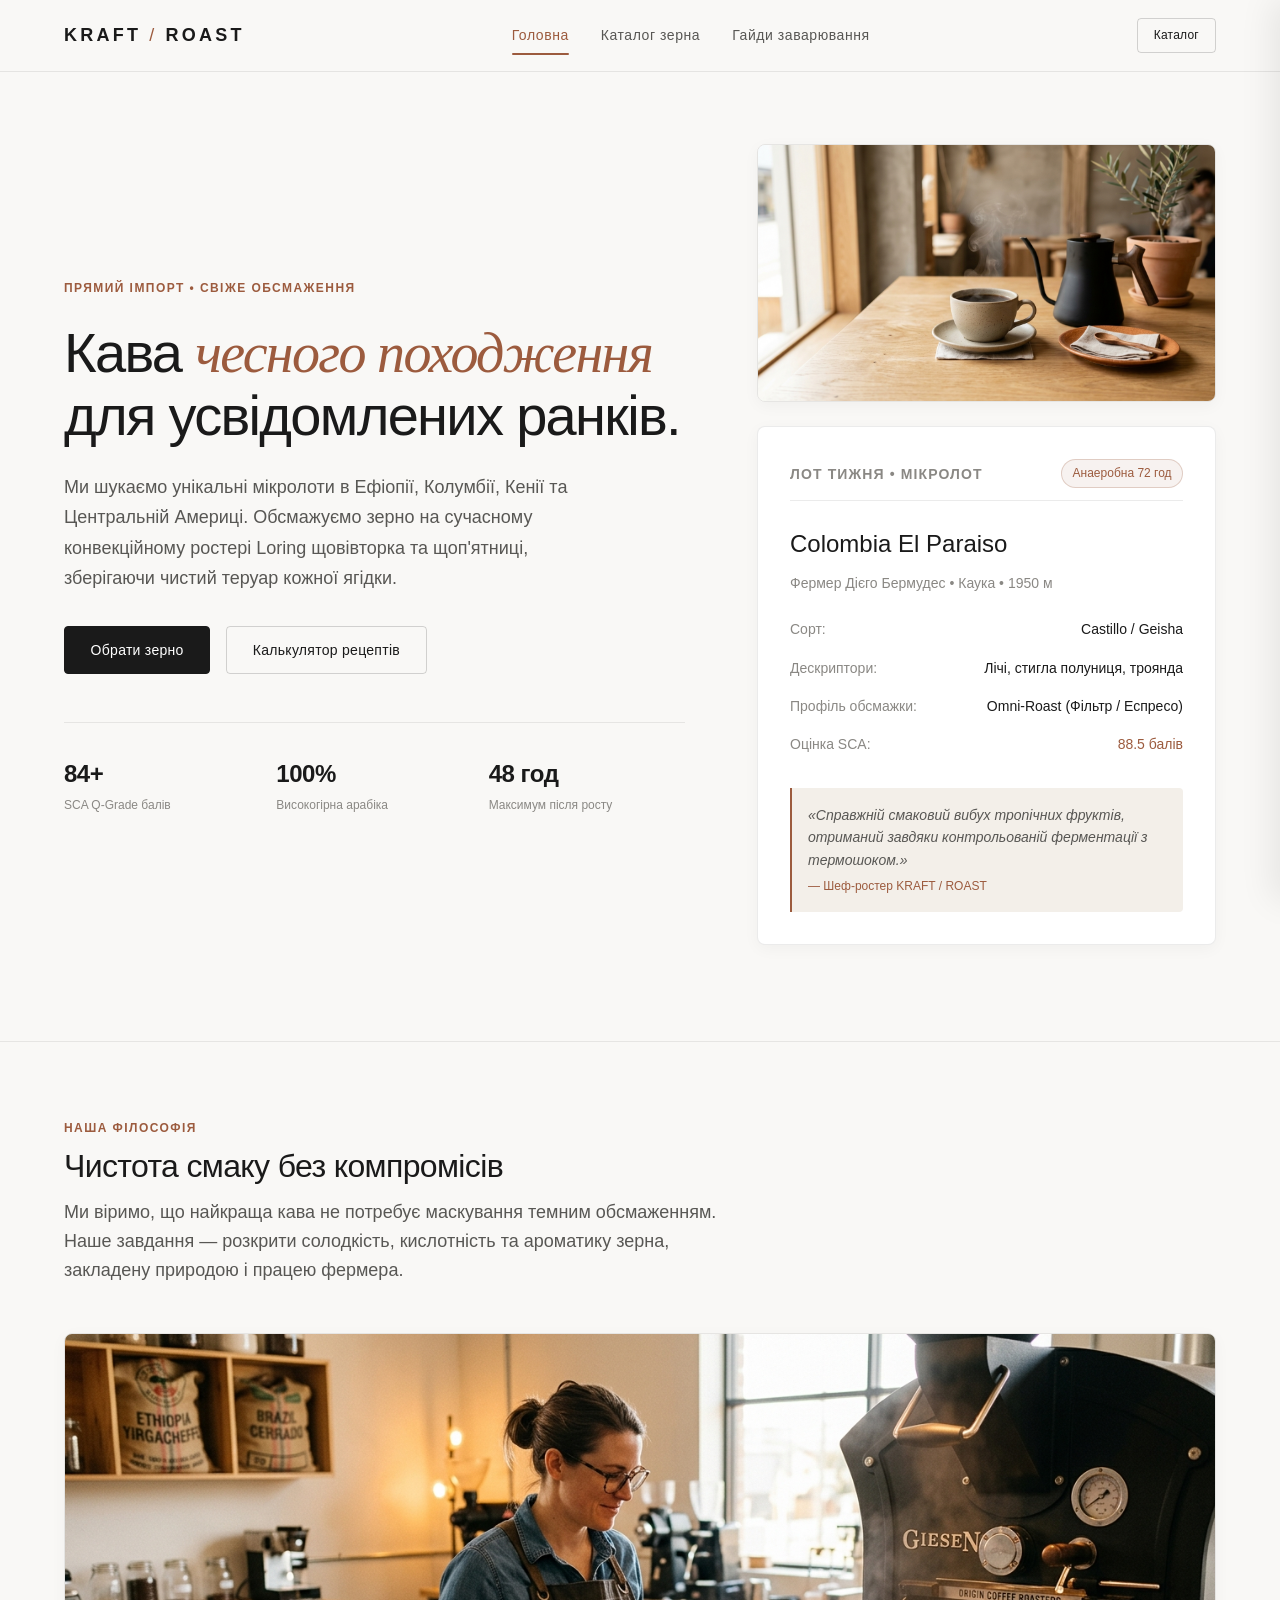
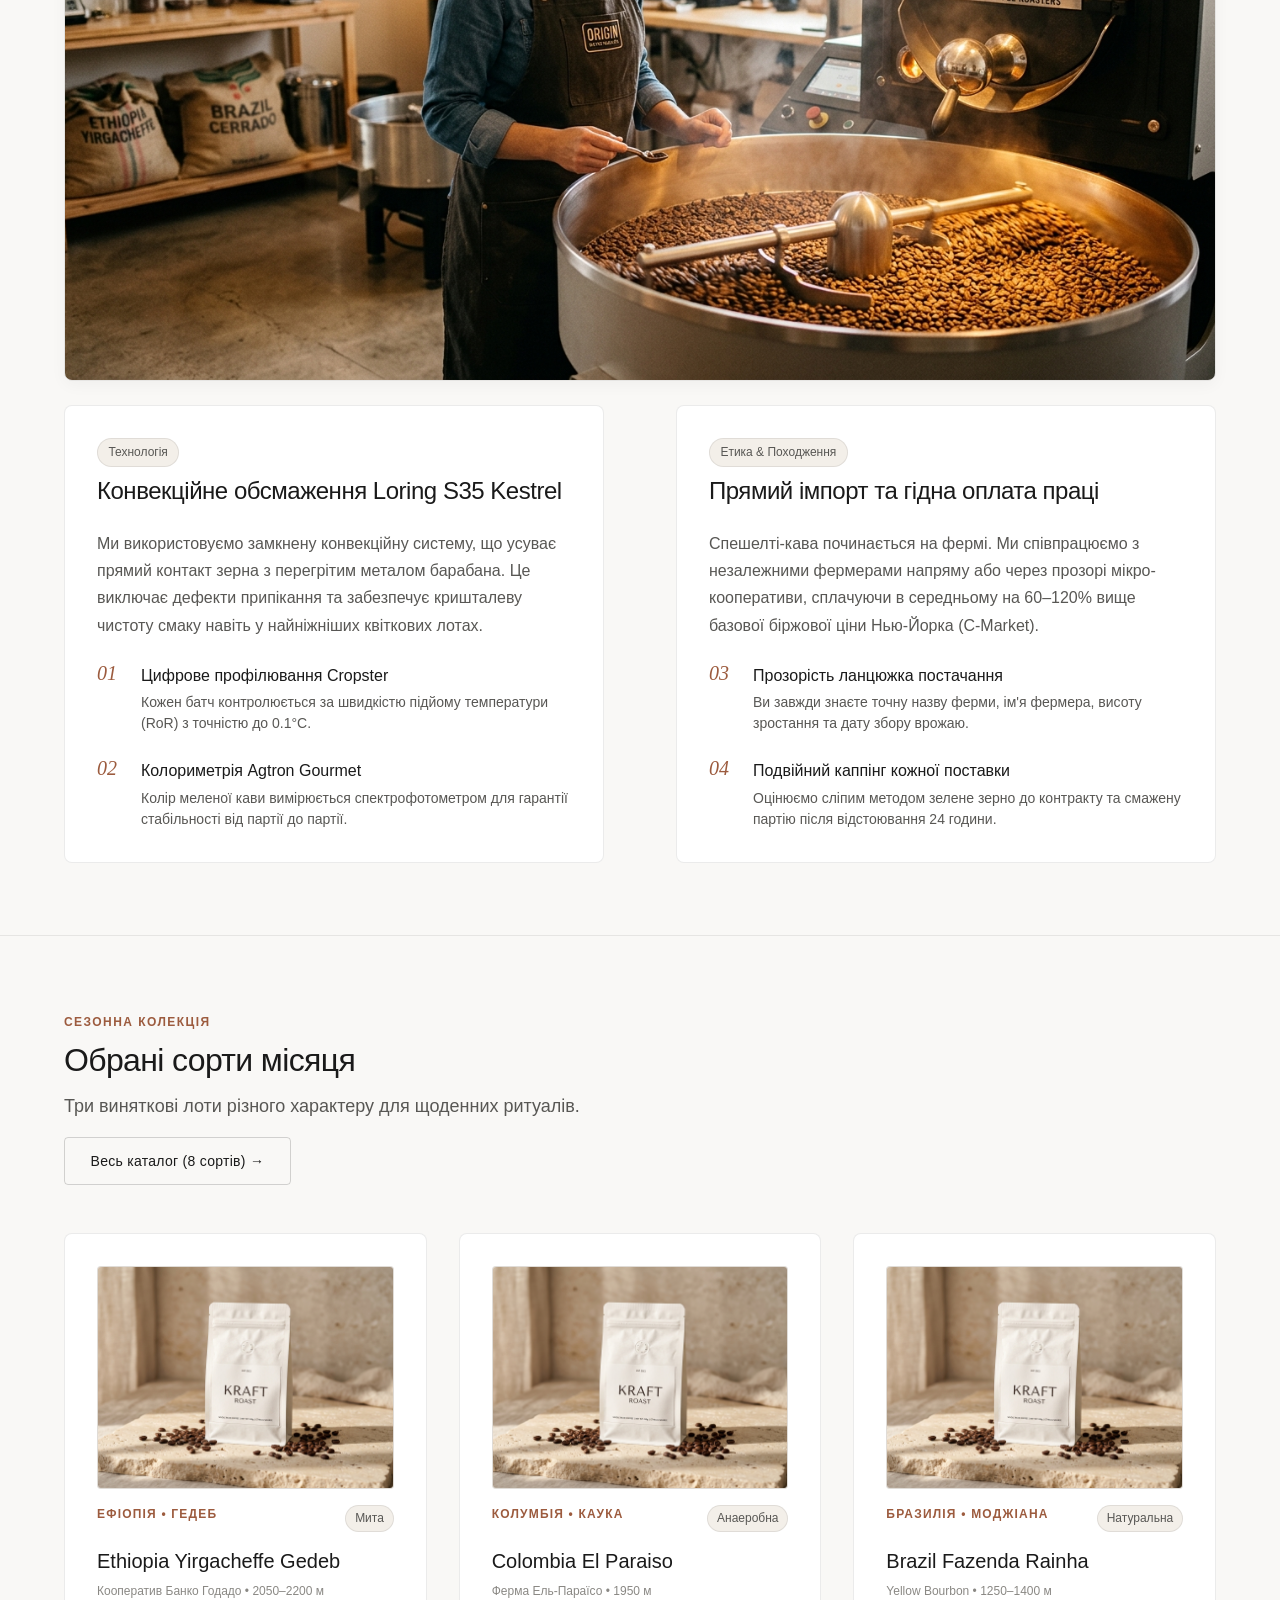
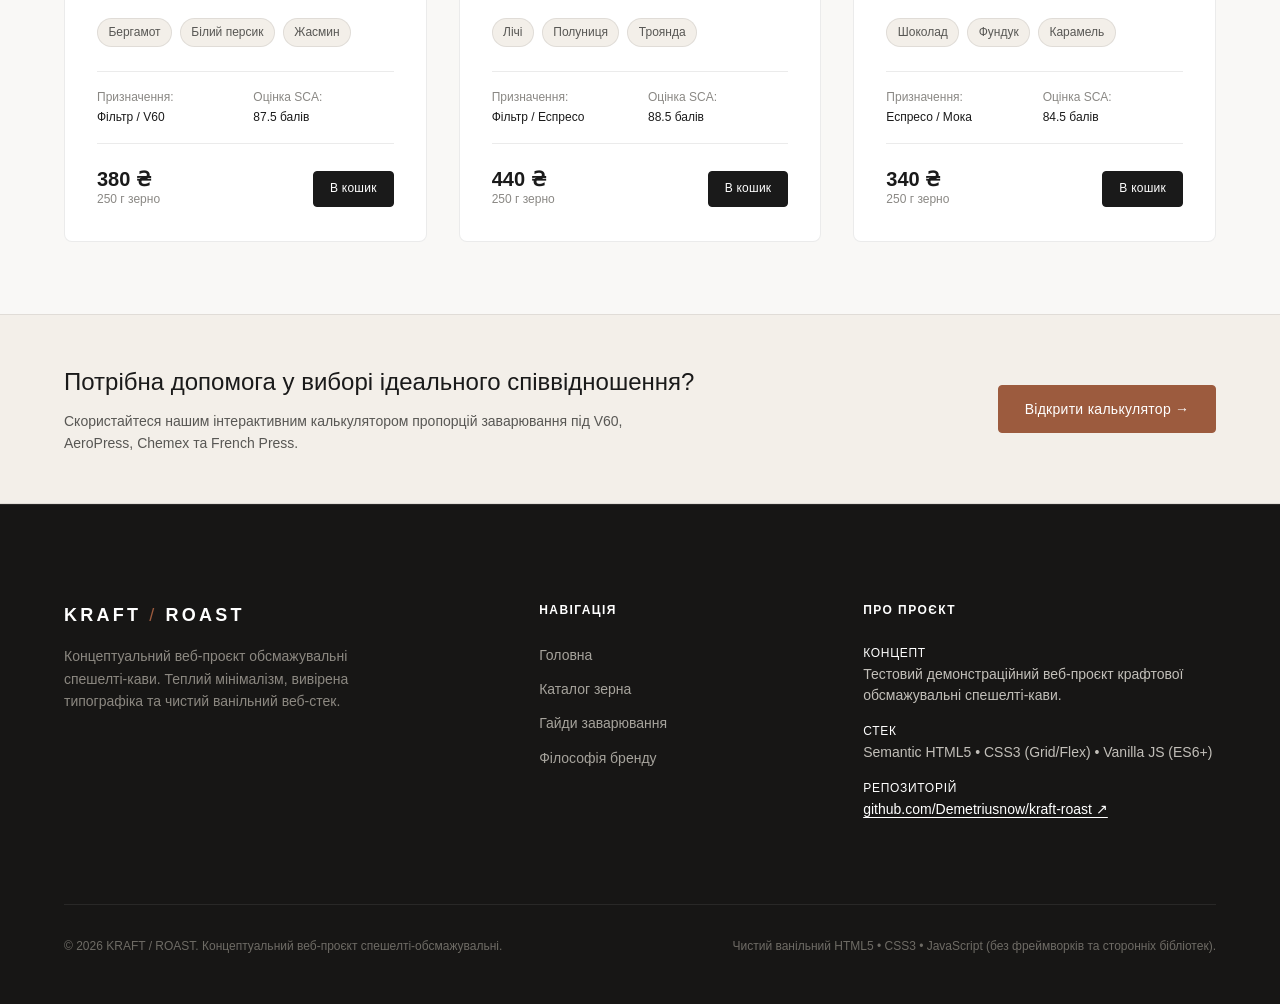
==== commit 965e1e88: "refactor: remove mock store address and schedule, update footer for demo project" ====
--- a/index.html
+++ b/index.html
@@ -7,43 +7,14 @@
   <meta name="description" content="Локальна обсмажувальня спешелті-кави KRAFT / ROAST. Свіже обсмаження на конвекційному ростері Loring, прямий імпорт зерна від фермерів, чесний теруар.">
   <link rel="stylesheet" href="style.css">
   
-  <!-- Structured Data: Schema.org LocalBusiness / CafeOrCoffeeShop -->
+  <!-- Structured Data: Schema.org WebSite -->
   <script type="application/ld+json">
   {
     "@context": "https://schema.org",
-    "@type": "CafeOrCoffeeShop",
+    "@type": "WebSite",
     "name": "KRAFT / ROAST Specialty Coffee Roastery",
-    "description": "Локальна обсмажувальня та кав'ярня спешелті-кави у Києві. Свіже обсмаження на конвекційному ростері Loring, прямий імпорт мікролотів.",
-    "url": "https://kraftroast.ua",
-    "telephone": "+380442000000",
-    "email": "hello@kraftroast.ua",
-    "address": {
-      "@type": "PostalAddress",
-      "streetAddress": "вул. Саксаганського, 42",
-      "addressLocality": "Київ",
-      "postalCode": "01033",
-      "addressCountry": "UA"
-    },
-    "geo": {
-      "@type": "GeoCoordinates",
-      "latitude": 50.4356,
-      "longitude": 30.5098
-    },
-    "openingHoursSpecification": [
-      {
-        "@type": "OpeningHoursSpecification",
-        "dayOfWeek": ["Monday", "Tuesday", "Wednesday", "Thursday", "Friday"],
-        "opens": "08:00",
-        "closes": "20:00"
-      },
-      {
-        "@type": "OpeningHoursSpecification",
-        "dayOfWeek": ["Saturday", "Sunday"],
-        "opens": "09:00",
-        "closes": "21:00"
-      }
-    ],
-    "priceRange": "$$"
+    "description": "Концептуальний веб-проєкт крафтової обсмажувальні спешелті-кави. Створено на чистому ванільному стеку HTML5, CSS3 та JavaScript.",
+    "url": "https://demetriusnow.github.io/kraft-roast/"
   }
   </script>
 </head>
@@ -92,9 +63,9 @@
       </nav>
     </div>
     <div class="mobile-drawer-footer">
-      <p style="font-weight: var(--fw-medium); color: var(--text-primary); margin-bottom: 4px;">Обсмажувальня &amp; Кав'ярня</p>
-      <p>Київ, вул. Саксаганського, 42</p>
-      <p>Щодня: 08:00 – 20:00</p>
+      <p style="font-weight: var(--fw-medium); color: var(--text-primary); margin-bottom: 4px;">KRAFT / ROAST</p>
+      <p>Концептуальний веб-проєкт спешелті-обсмажувальні</p>
+      <p style="margin-top: 6px;"><a href="https://github.com/Demetriusnow/kraft-roast" target="_blank" rel="noopener noreferrer" style="color: var(--accent-terracotta); text-decoration: underline;">GitHub проєкт ↗</a></p>
     </div>
   </aside>
 
@@ -415,7 +386,7 @@
             KRAFT <span class="slash">/</span> ROAST
           </div>
           <p class="footer-tagline">
-            Локальна обсмажувальня кави класу спешелті. Працюємо з любов'ю до кожного зерна, чистоти смаку та людей, які його вирощують.
+            Концептуальний веб-проєкт обсмажувальні спешелті-кави. Теплий мінімалізм, вивірена типографіка та чистий ванільний веб-стек.
           </p>
         </div>
 
@@ -429,34 +400,26 @@
           </ul>
         </nav>
 
-        <section class="footer-info-col" aria-label="Локація та години роботи">
-          <h4 class="footer-col-title">Локація &amp; Години</h4>
+        <section class="footer-info-col" aria-label="Інформація про проєкт">
+          <h4 class="footer-col-title">Про проєкт</h4>
           <div class="footer-info-item">
-            <strong>Адреса</strong>
-            <span>Київ, вул. Саксаганського, 42</span>
-          </div>
-          <div class="footer-info-item">
-            <strong>Години роботи</strong>
-            <span>Пн–Пт: 08:00 – 20:00<br>Сб–Нд: 09:00 – 21:00</span>
+            <strong>Концепт</strong>
+            <span>Тестовий демонстраційний веб-проєкт крафтової обсмажувальні спешелті-кави.</span>
+          </div>
+          <div class="footer-info-item" style="margin-top: var(--space-md);">
+            <strong>Стек</strong>
+            <span>Semantic HTML5 • CSS3 (Grid/Flex) • Vanilla JS (ES6+)</span>
+          </div>
+          <div class="footer-info-item" style="margin-top: var(--space-md);">
+            <strong>Репозиторій</strong>
+            <a href="https://github.com/Demetriusnow/kraft-roast" target="_blank" rel="noopener noreferrer" style="color: #FFFFFF; text-decoration: underline; text-underline-offset: 3px;">github.com/Demetriusnow/kraft-roast ↗</a>
           </div>
         </section>
-
-        <section class="footer-info-col" aria-label="Дні обсмажки та контакти">
-          <h4 class="footer-col-title">Дні обсмажки</h4>
-          <div class="footer-info-item">
-            <strong>Вівторок &amp; П'ятниця</strong>
-            <span>Відправляємо по Україні в день обсмаження або на наступний день після дегазації.</span>
-          </div>
-          <div class="footer-info-item" style="margin-top: var(--space-md);">
-            <strong>Контакт</strong>
-            <a href="mailto:hello@kraftroast.ua" style="color: #FFFFFF;">hello@kraftroast.ua</a>
-          </div>
-        </section>
       </div>
 
       <div class="footer-bottom">
-        <p>&copy; 2026 KRAFT / ROAST Specialty Coffee Roastery. Всі права захищено.</p>
-        <p>Створено з повагою до чистого веб-дизайну та ванільного коду.</p>
+        <p>&copy; 2026 KRAFT / ROAST. Концептуальний веб-проєкт спешелті-обсмажувальні.</p>
+        <p>Чистий ванільний HTML5 • CSS3 • JavaScript (без фреймворків та сторонніх бібліотек).</p>
       </div>
     </div>
   </footer>
--- a/style.css
+++ b/style.css
@@ -1516,7 +1516,7 @@
 
 .footer-grid {
   display: grid;
-  grid-template-columns: 1.5fr 1fr 1fr 1fr;
+  grid-template-columns: 1.6fr 1fr 1.4fr;
   gap: var(--space-3xl);
   margin-bottom: var(--space-3xl);
 }
